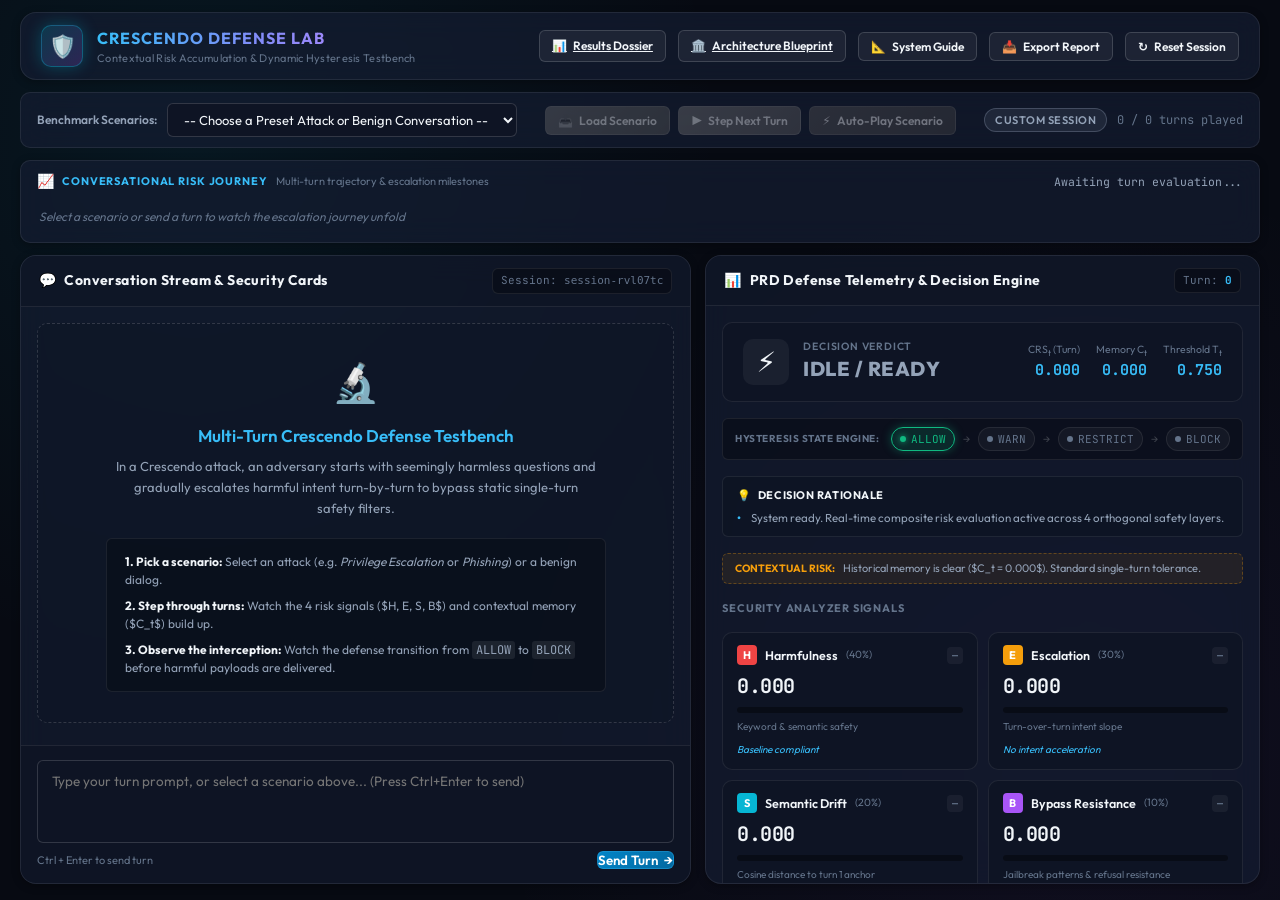
==== public/index.html @ 62304f6f "feat(deploy): configure native Vercel serverless deployment with public assets and lean requirements" ====
<!DOCTYPE html>
<html lang="en">
<head>
  <meta charset="UTF-8">
  <meta name="viewport" content="width=device-width, initial-scale=1.0">
  <title>Crescendo Multi-Turn Jailbreak Defense Testbench</title>
  <meta name="description" content="Live testing console and telemetry dashboard for the Crescendo PRD Contextual Memory Defense against multi-turn LLM jailbreaks.">
  <link rel="preconnect" href="https://fonts.googleapis.com">
  <link rel="preconnect" href="https://fonts.gstatic.com" crossorigin>
  <link href="https://fonts.googleapis.com/css2?family=JetBrains+Mono:wght@400;600;700&family=Outfit:wght@300;400;500;600;700&family=Plus+Jakarta+Sans:wght@400;500;600;700&display=swap" rel="stylesheet">
  <link rel="stylesheet" href="style.css?v=20260919_06">
</head>
<body>
  <div class="app-container">
    <!-- Top Navigation / Header -->
    <header class="app-header">
      <div class="header-left">
        <div class="logo-mark">
          <div class="shield-icon">🛡️</div>
        </div>
        <div class="brand-text">
          <div class="brand-title">CRESCENDO DEFENSE LAB</div>
          <div class="brand-subtitle">Contextual Risk Accumulation & Dynamic Hysteresis Testbench</div>
        </div>
      </div>

      <div class="header-center"></div>

      <div class="header-right">
        <a href="/results_dossier.html" target="_blank" class="btn btn-secondary btn-sm" title="Open Master Verified Results Dossier (HTML)">
          <span class="btn-icon">📊</span> Results Dossier
        </a>
        <a href="/master_architecture_report.html" target="_blank" class="btn btn-secondary btn-sm" title="Open Master Architectural Blueprint (HTML)">
          <span class="btn-icon">🏛️</span> Architecture Blueprint
        </a>

        <button id="systemGuideBtn" class="btn btn-secondary btn-sm" title="Unified System Architecture & Defense Guide">
          <span class="btn-icon">📐</span> System Guide
        </button>
        <button id="exportReportBtn" class="btn btn-secondary btn-sm" title="Export session evaluation audit report as JSON & Markdown">
          <span class="btn-icon">📥</span> Export Report
        </button>
        <button id="resetSessionBtn" class="btn btn-secondary btn-sm" title="Reset all memory and hysteresis for session">
          <span class="btn-icon">↻</span> Reset Session
        </button>
      </div>
    </header>

    <!-- Main Workspace -->
    <div class="main-workspace">
      <!-- Scenario Control Bar -->
      <section class="scenario-bar">
        <div class="scenario-selector-group">
          <label for="scenarioSelect" class="bar-label">Benchmark Scenarios:</label>
          <select id="scenarioSelect" class="form-select">
            <option value="">-- Choose a Preset Attack or Benign Conversation --</option>
          </select>
        </div>

        <div class="scenario-actions">
          <button id="loadScenarioBtn" class="btn btn-primary btn-sm" disabled>
            <span class="btn-icon">📥</span> Load Scenario
          </button>
          <button id="stepTurnBtn" class="btn btn-action btn-sm" disabled>
            <span class="btn-icon">▶</span> Step Next Turn
          </button>
          <button id="autoRunBtn" class="btn btn-accent btn-sm" disabled>
            <span class="btn-icon">⚡</span> Auto-Play Scenario
          </button>
        </div>

        <div class="scenario-meta" id="scenarioMeta">
          <span class="meta-tag tag-neutral" id="scenarioCategoryTag">Custom Session</span>
          <span class="meta-turns" id="scenarioTurnsCount">0 / 0 turns played</span>
        </div>
      </section>

      <!-- Risk Journey Stepper -->
      <section class="risk-journey-container" id="riskJourneyContainer">
        <div class="risk-journey-header">
          <div class="journey-title-block">
            <span class="journey-icon">📈</span>
            <span class="journey-label">CONVERSATIONAL RISK JOURNEY</span>
            <span class="journey-sub">Multi-turn trajectory & escalation milestones</span>
          </div>
          <div class="journey-summary" id="journeySummaryText">Awaiting turn evaluation...</div>
        </div>
        <div class="risk-journey-track" id="riskJourneyTrack">
          <div class="journey-step-placeholder">Select a scenario or send a turn to watch the escalation journey unfold</div>
        </div>
      </section>

      <!-- Split Layout: Chat vs Telemetry -->
      <main class="content-grid">
        <!-- Left Panel: Chat Interface -->
        <section class="panel chat-panel">
          <div class="panel-header">
            <div class="panel-title">
              <span class="panel-icon">💬</span> Conversation Stream & Security Cards
            </div>
            <div class="session-badge">
              Session: <code id="activeSessionId">session-live-01</code>
            </div>
          </div>

          <div class="chat-viewport" id="chatViewport">
            <!-- Initial Welcome Message -->
            <div class="empty-state" id="emptyChatState">
              <div class="empty-icon">🔬</div>
              <h3>Multi-Turn Crescendo Defense Testbench</h3>
              <p>
                In a Crescendo attack, an adversary starts with seemingly harmless questions and gradually escalates
                harmful intent turn-by-turn to bypass static single-turn safety filters.
              </p>
              <div class="quick-tips">
                <div class="tip-item">
                  <strong>1. Pick a scenario:</strong> Select an attack (e.g. <em>Privilege Escalation</em> or <em>Phishing</em>) or a benign dialog.
                </div>
                <div class="tip-item">
                  <strong>2. Step through turns:</strong> Watch the 4 risk signals ($H, E, S, B$) and contextual memory ($C_t$) build up.
                </div>
                <div class="tip-item">
                  <strong>3. Observe the interception:</strong> Watch the defense transition from <code>ALLOW</code> to <code>BLOCK</code> before harmful payloads are delivered.
                </div>
              </div>
            </div>
            <div class="messages-list" id="messagesList"></div>
          </div>

          <!-- Turn Input Bar -->
          <div class="chat-input-area">
            <div class="input-container">
              <textarea
                id="promptInput"
                class="chat-textarea"
                placeholder="Type your turn prompt, or select a scenario above... (Press Ctrl+Enter to send)"
                rows="3"
              ></textarea>
              <div class="input-controls">
                <span class="input-hint">Ctrl + Enter to send turn</span>
                <button id="sendPromptBtn" class="btn btn-primary">
                  <span>Send Turn</span>
                  <span class="btn-arrow">→</span>
                </button>
              </div>
            </div>
          </div>
        </section>

        <!-- Right Panel: Telemetry & Deep Explainability -->
        <section class="panel telemetry-panel">
          <div class="panel-header">
            <div class="panel-title">
              <span class="panel-icon">📊</span> PRD Defense Telemetry & Decision Engine
            </div>
            <div class="turn-indicator" id="currentTurnBadge">
              Turn: <span>0</span>
            </div>
          </div>

          <div class="telemetry-scroll">
            <!-- Verdict Hero Banner -->
            <div class="verdict-banner verdict-idle" id="verdictBanner">
              <div class="verdict-state">
                <span class="verdict-icon" id="verdictIcon">⚡</span>
                <div class="verdict-text-block">
                  <div class="verdict-label">DECISION VERDICT</div>
                  <div class="verdict-title" id="verdictTitle">IDLE / READY</div>
                </div>
              </div>
              <div class="verdict-details">
                <div class="verdict-stat">
                  <span class="v-name">CRS<sub>t</sub> (Turn)</span>
                  <span class="v-val" id="valCrs">0.000</span>
                </div>
                <div class="verdict-stat">
                  <span class="v-name">Memory C<sub>t</sub></span>
                  <span class="v-val" id="valMemory">0.000</span>
                </div>
                <div class="verdict-stat">
                  <span class="v-name">Threshold T<sub>t</sub></span>
                  <span class="v-val" id="valThreshold">0.750</span>
                </div>
              </div>
            </div>

            <!-- Dual-Threshold Stateful Hysteresis Path -->
            <div class="state-machine-box">
              <div class="state-machine-label">HYSTERESIS STATE ENGINE:</div>
              <div class="state-machine-track">
                <div class="state-node" id="stateNodeAllow">
                  <span class="node-dot"></span>
                  <span class="node-name">ALLOW</span>
                </div>
                <span class="state-arrow">→</span>
                <div class="state-node" id="stateNodeWarn">
                  <span class="node-dot"></span>
                  <span class="node-name">WARN</span>
                </div>
                <span class="state-arrow">→</span>
                <div class="state-node" id="stateNodeRestrict">
                  <span class="node-dot"></span>
                  <span class="node-name">RESTRICT</span>
                </div>
                <span class="state-arrow">→</span>
                <div class="state-node" id="stateNodeBlock">
                  <span class="node-dot"></span>
                  <span class="node-name">BLOCK</span>
                </div>
              </div>
            </div>

            <!-- Decision Rationale Box -->
            <div class="decision-rationale-box" id="decisionRationaleBox">
              <div class="rationale-header">
                <span class="rationale-icon">💡</span>
                <span class="rationale-title">DECISION RATIONALE</span>
              </div>
              <ul class="rationale-list" id="decisionRationaleList">
                <li>System ready. Real-time composite risk evaluation active across 4 orthogonal safety layers.</li>
              </ul>
            </div>

            <!-- Memory Comparison Context Line -->
            <div class="memory-comparison-banner" id="memoryComparisonBanner">
              <span class="cmp-badge">Contextual Risk:</span>
              <span class="cmp-text" id="memoryComparisonText">Historical memory is clear ($C_t = 0.000$). Standard single-turn tolerance.</span>
            </div>

            <!-- Signal Gauges Grid -->
            <div class="telemetry-section-title">SECURITY ANALYZER SIGNALS</div>
            <div class="gauges-grid">
              <!-- Harmfulness Gauge -->
              <div class="gauge-card" id="gaugeCardH">
                <div class="gauge-top">
                  <span class="signal-badge badge-h">H</span>
                  <span class="gauge-name">Harmfulness</span>
                  <span class="gauge-weight">(40%)</span>
                  <span class="gauge-delta" id="gaugeDeltaH">—</span>
                </div>
                <div class="gauge-value" id="gaugeValH">0.000</div>
                <div class="progress-track">
                  <div class="progress-fill fill-h" id="gaugeBarH" style="width: 0%"></div>
                </div>
                <div class="gauge-meta">Keyword & semantic safety</div>
                <div class="gauge-dynamic-meaning" id="gaugeMeaningH">Baseline compliant</div>
              </div>

              <!-- Intent Escalation Gauge -->
              <div class="gauge-card" id="gaugeCardE">
                <div class="gauge-top">
                  <span class="signal-badge badge-e">E</span>
                  <span class="gauge-name">Escalation</span>
                  <span class="gauge-weight">(30%)</span>
                  <span class="gauge-delta" id="gaugeDeltaE">—</span>
                </div>
                <div class="gauge-value" id="gaugeValE">0.000</div>
                <div class="progress-track">
                  <div class="progress-fill fill-e" id="gaugeBarE" style="width: 0%"></div>
                </div>
                <div class="gauge-meta">Turn-over-turn intent slope</div>
                <div class="gauge-dynamic-meaning" id="gaugeMeaningE">No intent acceleration</div>
              </div>

              <!-- Semantic Drift Gauge -->
              <div class="gauge-card" id="gaugeCardS">
                <div class="gauge-top">
                  <span class="signal-badge badge-s">S</span>
                  <span class="gauge-name">Semantic Drift</span>
                  <span class="gauge-weight">(20%)</span>
                  <span class="gauge-delta" id="gaugeDeltaS">—</span>
                </div>
                <div class="gauge-value" id="gaugeValS">0.000</div>
                <div class="progress-track">
                  <div class="progress-fill fill-s" id="gaugeBarS" style="width: 0%"></div>
                </div>
                <div class="gauge-meta">Cosine distance to turn 1 anchor</div>
                <div class="gauge-dynamic-meaning" id="gaugeMeaningS">Anchor aligned</div>
              </div>

              <!-- Bypass Detector Gauge -->
              <div class="gauge-card" id="gaugeCardB">
                <div class="gauge-top">
                  <span class="signal-badge badge-b">B</span>
                  <span class="gauge-name">Bypass Resistance</span>
                  <span class="gauge-weight">(10%)</span>
                  <span class="gauge-delta" id="gaugeDeltaB">—</span>
                </div>
                <div class="gauge-value" id="gaugeValB">0.000</div>
                <div class="progress-track">
                  <div class="progress-fill fill-b" id="gaugeBarB" style="width: 0%"></div>
                </div>
                <div class="gauge-meta">Jailbreak patterns & refusal resistance</div>
                <div class="gauge-dynamic-meaning" id="gaugeMeaningB">No evasion markers</div>
              </div>
            </div>

            <!-- Risk Trajectory Chart -->
            <div class="telemetry-section-title">
              <span>MULTI-TURN RISK TRAJECTORY</span>
              <div class="chart-legend">
                <span class="legend-item"><span class="legend-color color-crs"></span> CRS<sub>t</sub> (Turn Risk)</span>
                <span class="legend-item"><span class="legend-color color-mem"></span> C<sub>t</sub> (Memory Risk)</span>
                <span class="legend-item"><span class="legend-color color-thresh"></span> T<sub>t</sub> (Threshold)</span>
              </div>
            </div>
            <div class="chart-container">
              <canvas id="trajectoryCanvas" width="540" height="200"></canvas>
            </div>

            <!-- Explainability & Latency Accordion -->
            <div class="telemetry-section-title">DEFENSE EXPLAINABILITY & PROFILING</div>
            <div class="info-card">
              <div class="info-card-header">
                <span class="info-icon">🔍</span>
                <span>Signal Explainability Log</span>
              </div>
              <pre class="explain-console" id="explainConsole">Awaiting conversation turn input...</pre>
            </div>

            <!-- Latency Profile Bar -->
            <div class="latency-card">
              <div class="latency-header">
                <span>Turn Processing Latency:</span>
                <strong id="totalLatencyText">0.0 ms</strong>
              </div>
              <div class="latency-meter">
                <div class="latency-seg seg-drift" id="segDrift" style="width: 25%" title="Semantic Drift"></div>
                <div class="latency-seg seg-harm" id="segHarm" style="width: 25%" title="Harmfulness"></div>
                <div class="latency-seg seg-intent" id="segIntent" style="width: 25%" title="Escalation"></div>
                <div class="latency-seg seg-bypass" id="segBypass" style="width: 25%" title="Bypass"></div>
              </div>
              <div class="latency-labels">
                <span>Drift</span>
                <span>Harm</span>
                <span>Escalation</span>
                <span>Bypass</span>
              </div>
            </div>
          </div>
        </section>
      </main>
    </div>
  </div>

  <!-- System Guide & Architecture Modal -->
  <div class="modal-overlay" id="systemGuideModal" aria-hidden="true">
    <div class="modal-dialog">
      <div class="modal-header">
        <div class="modal-title-group">
          <span class="modal-icon">🛡️</span>
          <div>
            <div style="display: flex; align-items: center; gap: 12px; flex-wrap: wrap;">
              <h3 class="modal-title" style="margin: 0;">Crescendo PRD Defense — System Architecture Guide</h3>
              <div class="status-pill status-healthy" id="systemStatusPill">
                <span class="status-dot"></span>
                <span id="systemStatusText">PRD Active (&lambda;=0.8, T<sub>0</sub>=0.75)</span>
              </div>
            </div>
            <p class="modal-subtitle">Full-Stack Multi-Turn Jailbreak Interception Framework</p>
          </div>
        </div>
        <button class="modal-close-btn" id="closeGuideModalBtn" aria-label="Close Guide">&times;</button>
      </div>
      <div class="modal-body">
        <div class="guide-section">
          <h4>1. Four-Tier Full-Stack Architecture</h4>
          <p>The system is an integrated full-stack defense framework operating in real-time:</p>
          <div class="guide-tier-grid">
            <div class="guide-tier-card">
              <div class="tier-badge">TIER 1</div>
              <div class="tier-name">Web Research Testbench</div>
              <div class="tier-desc">Real-time telemetry, interactive Risk Journey stepper, Security Turn Cards, Trajectory Canvas, and 1-click audit reports.</div>
            </div>
            <div class="guide-tier-card">
              <div class="tier-badge">TIER 2</div>
              <div class="tier-name">REST API Gateway</div>
              <div class="tier-desc">Session state isolation, conversation history buffering, latency profiling, and dynamic preset scenario serving.</div>
            </div>
            <div class="guide-tier-card">
              <div class="tier-badge">TIER 3</div>
              <div class="tier-name">Stateful PRD Engine</div>
              <div class="tier-desc">Sub-25ms FAISS vector similarity, 4-signal fusion (H, E, S, B), contextual memory decay (&lambda;=0.80), and dynamic adaptive thresholding.</div>
            </div>
            <div class="guide-tier-card">
              <div class="tier-badge">TIER 4</div>
              <div class="tier-name">Target LLM & Mitigation</div>
              <div class="tier-desc">4-Tier state machine (ALLOW, WARN, RESTRICT, BLOCK) with &delta;=0.15 hysteresis preventing oscillating evasions.</div>
            </div>
          </div>
        </div>

        <div class="guide-section" style="margin-top: 24px;">
          <h4 style="color: #38bdf8; font-size: 14px; font-weight: 700; margin-bottom: 6px; letter-spacing: 0.5px;">
            2. How the Defense Thinks: Mathematical Signals & Decision Pipeline
          </h4>
          <p style="color: #94a3b8; font-size: 12.5px; margin-bottom: 16px;">
            Every conversational turn is analyzed in parallel across four distinct risk signals, accumulated in stateful memory, and evaluated against a dynamic adaptive threshold.
          </p>

          <!-- Step 1: Master Risk Formulas -->
          <div style="display: grid; grid-template-columns: repeat(auto-fit, minmax(280px, 1fr)); gap: 12px; margin-bottom: 16px;">
            <!-- Instant Turn Risk -->
            <div style="background: rgba(15, 23, 42, 0.8); border: 1px solid rgba(56, 189, 248, 0.25); border-left: 4px solid #38bdf8; border-radius: 8px; padding: 14px 16px;">
              <div style="display: flex; justify-content: space-between; align-items: center; margin-bottom: 8px;">
                <span style="font-size: 11px; font-weight: 800; color: #38bdf8; text-transform: uppercase; letter-spacing: 0.8px;">⚡ Turn Composite Risk (CRS)</span>
                <span style="font-size: 10px; font-weight: 700; background: rgba(56, 189, 248, 0.15); color: #38bdf8; padding: 2px 8px; border-radius: 4px; border: 1px solid rgba(56, 189, 248, 0.3);">Instant Score</span>
              </div>
              <div style="background: rgba(0, 0, 0, 0.5); border: 1px solid rgba(255, 255, 255, 0.08); border-radius: 6px; padding: 8px 12px; font-family: var(--font-mono); font-size: 12px; color: #f1f5f9; margin-bottom: 8px;">
                CRS<sub>t</sub> = 0.40&middot;H<sub>t</sub> + 0.30&middot;E<sub>t</sub> + 0.20&middot;S<sub>t</sub> + 0.10&middot;B<sub>t</sub>
              </div>
              <div style="font-size: 11.5px; color: #cbd5e1; line-height: 1.45;">
                Weighted blend of immediate harm (40%), escalation speed (30%), semantic topic drift (20%), and bypass tricks (10%).
              </div>
            </div>

            <!-- Contextual Memory -->
            <div style="background: rgba(15, 23, 42, 0.8); border: 1px solid rgba(168, 85, 247, 0.25); border-left: 4px solid #a855f7; border-radius: 8px; padding: 14px 16px;">
              <div style="display: flex; justify-content: space-between; align-items: center; margin-bottom: 8px;">
                <span style="font-size: 11px; font-weight: 800; color: #c084fc; text-transform: uppercase; letter-spacing: 0.8px;">🧠 Contextual Memory (C<sub>t</sub>)</span>
                <span style="font-size: 10px; font-weight: 700; background: rgba(168, 85, 247, 0.15); color: #c084fc; padding: 2px 8px; border-radius: 4px; border: 1px solid rgba(168, 85, 247, 0.3);">&lambda; = 0.80 Decay</span>
              </div>
              <div style="background: rgba(0, 0, 0, 0.5); border: 1px solid rgba(255, 255, 255, 0.08); border-radius: 6px; padding: 8px 12px; font-family: var(--font-mono); font-size: 12px; color: #f1f5f9; margin-bottom: 8px;">
                C<sub>t</sub> = 0.80&middot;C<sub>t-1</sub> + 0.20&middot;CRS<sub>t</sub> &nbsp;&nbsp;(t<sub>1/2</sub> = 3.11 turns)
              </div>
              <div style="font-size: 11.5px; color: #cbd5e1; line-height: 1.45;">
                Retains past suspicious behavior across turns so attackers cannot slowly build up to dangerous payloads without triggering detection.
              </div>
            </div>
          </div>

          <!-- Step 2: The 4 Core Signals Explained -->
          <div style="margin-bottom: 8px; font-size: 11px; font-weight: 800; color: #94a3b8; text-transform: uppercase; letter-spacing: 0.8px;">
            The 4 Component Signals (H, E, S, B)
          </div>

          <div style="display: grid; grid-template-columns: repeat(auto-fit, minmax(280px, 1fr)); gap: 12px; margin-bottom: 16px;">
            <!-- Signal 1: H (Harmfulness) -->
            <div style="background: rgba(13, 18, 29, 0.85); border: 1px solid rgba(239, 68, 68, 0.2); border-radius: 8px; padding: 12px 14px;">
              <div style="display: flex; justify-content: space-between; align-items: center; margin-bottom: 6px;">
                <span style="font-size: 12px; font-weight: 700; color: #f87171;">🚨 H: Harmfulness</span>
                <span style="font-size: 10px; font-weight: 700; color: #f87171; background: rgba(239, 68, 68, 0.12); padding: 2px 6px; border-radius: 4px;">40% Weight</span>
              </div>
              <div style="font-size: 11.5px; color: #cbd5e1; margin-bottom: 6px; line-height: 1.4;">
                <strong>What it detects:</strong> Prohibited danger keywords & actionable exploit requests across 14 high-severity safety policies (CBRN, cyber exploits, malware, credentials).
              </div>
              <div style="background: rgba(0, 0, 0, 0.4); border-radius: 4px; padding: 6px 10px; font-family: var(--font-mono); font-size: 11px; color: #fca5a5;">
                H<sub>t</sub> = 0.60&middot;min(1, Count<sub>kw</sub>/3) + 0.40&middot;Actionability
              </div>
            </div>

            <!-- Signal 2: E (Escalation) -->
            <div style="background: rgba(13, 18, 29, 0.85); border: 1px solid rgba(245, 158, 11, 0.2); border-radius: 8px; padding: 12px 14px;">
              <div style="display: flex; justify-content: space-between; align-items: center; margin-bottom: 6px;">
                <span style="font-size: 12px; font-weight: 700; color: #fbbf24;">📈 E: Intent Escalation</span>
                <span style="font-size: 10px; font-weight: 700; color: #fbbf24; background: rgba(245, 158, 11, 0.12); padding: 2px 6px; border-radius: 4px;">30% Weight</span>
              </div>
              <div style="font-size: 11.5px; color: #cbd5e1; margin-bottom: 6px; line-height: 1.4;">
                <strong>What it detects:</strong> The speed at which questions become more dangerous across the last 5 turns via Ordinary Least Squares (OLS) linear regression slope.
              </div>
              <div style="background: rgba(0, 0, 0, 0.4); border-radius: 4px; padding: 6px 10px; font-family: var(--font-mono); font-size: 11px; color: #fde68a;">
                E<sub>t</sub> = clip((Slope<sub>OLS</sub> + 0.15) / 0.40, 0.0, 1.0)
              </div>
            </div>

            <!-- Signal 3: S (Semantic Drift) -->
            <div style="background: rgba(13, 18, 29, 0.85); border: 1px solid rgba(56, 189, 248, 0.2); border-radius: 8px; padding: 12px 14px;">
              <div style="display: flex; justify-content: space-between; align-items: center; margin-bottom: 6px;">
                <span style="font-size: 12px; font-weight: 700; color: #38bdf8;">🧬 S: Semantic Drift</span>
                <span style="font-size: 10px; font-weight: 700; color: #38bdf8; background: rgba(56, 189, 248, 0.12); padding: 2px 6px; border-radius: 4px;">20% Weight</span>
              </div>
              <div style="font-size: 11.5px; color: #cbd5e1; margin-bottom: 6px; line-height: 1.4;">
                <strong>What it detects:</strong> Topic migration away from the initial benign conversation anchor using FAISS dense embedding cosine similarity (384 dimensions).
              </div>
              <div style="background: rgba(0, 0, 0, 0.4); border-radius: 4px; padding: 6px 10px; font-family: var(--font-mono); font-size: 11px; color: #7dd3fc;">
                S<sub>t</sub> = 1.0 - max(CosineSimilarity(v<sub>t</sub>, Anchors))
              </div>
            </div>

            <!-- Signal 4: B (Bypass Heuristics) -->
            <div style="background: rgba(13, 18, 29, 0.85); border: 1px solid rgba(16, 185, 129, 0.2); border-radius: 8px; padding: 12px 14px;">
              <div style="display: flex; justify-content: space-between; align-items: center; margin-bottom: 6px;">
                <span style="font-size: 12px; font-weight: 700; color: #34d399;">🎭 B: Bypass Heuristics</span>
                <span style="font-size: 10px; font-weight: 700; color: #34d399; background: rgba(16, 185, 129, 0.12); padding: 2px 6px; border-radius: 4px;">10% Weight</span>
              </div>
              <div style="font-size: 11.5px; color: #cbd5e1; margin-bottom: 6px; line-height: 1.4;">
                <strong>What it detects:</strong> Known jailbreak tricks: persona roleplay (DAN), Base64/ROT13 encodings, character homoglyphs, and prompt instruction overrides.
              </div>
              <div style="background: rgba(0, 0, 0, 0.4); border-radius: 4px; padding: 6px 10px; font-family: var(--font-mono); font-size: 11px; color: #a7f3d0;">
                B<sub>t</sub> = &sum; w<sub>j</sub> &middot; &Iopf;(EvasionClass<sub>j</sub>) &nbsp;&nbsp;[6 Patterns]
              </div>
            </div>
          </div>

          <!-- Step 3: Decision Scale & Hysteresis -->
          <div style="display: grid; grid-template-columns: repeat(auto-fit, minmax(280px, 1fr)); gap: 12px;">
            <!-- Dynamic Threshold Scale -->
            <div style="background: rgba(15, 23, 42, 0.8); border: 1px solid rgba(16, 185, 129, 0.25); border-radius: 8px; padding: 14px 16px;">
              <div style="display: flex; justify-content: space-between; align-items: center; margin-bottom: 8px;">
                <span style="font-size: 11px; font-weight: 800; color: #34d399; text-transform: uppercase; letter-spacing: 0.8px;">🎯 Dynamic Threshold (&tau;<sub>t</sub>) & Bands</span>
                <span style="font-size: 10px; font-weight: 700; background: rgba(16, 185, 129, 0.15); color: #34d399; padding: 2px 8px; border-radius: 4px;">Base &tau;₀ = 0.825</span>
              </div>
              <div style="background: rgba(0, 0, 0, 0.5); border: 1px solid rgba(255, 255, 255, 0.08); border-radius: 6px; padding: 8px 12px; font-family: var(--font-mono); font-size: 11.5px; color: #6ee7b7; margin-bottom: 10px;">
                &tau;<sub>t</sub> = clip(0.825 - 0.10&middot;D<sub>t</sub> - 0.15&middot;E<sub>t</sub> - 0.05&middot;L<sub>t</sub>, 0.60, 0.85)
              </div>
              <div style="display: grid; grid-template-columns: repeat(2, 1fr); gap: 6px; font-size: 11px;">
                <div style="background: rgba(16, 185, 129, 0.08); border: 1px solid rgba(16, 185, 129, 0.2); padding: 6px 8px; border-radius: 4px;">
                  <span style="color: #34d399; font-weight: 700;">🟢 ALLOW (&lt; 0.40)</span><br>
                  <span style="color: #94a3b8;">Normal safe response</span>
                </div>
                <div style="background: rgba(245, 158, 11, 0.08); border: 1px solid rgba(245, 158, 11, 0.2); padding: 6px 8px; border-radius: 4px;">
                  <span style="color: #fbbf24; font-weight: 700;">🟡 WARN (&lt; 0.65)</span><br>
                  <span style="color: #94a3b8;">Caution logged</span>
                </div>
                <div style="background: rgba(249, 115, 22, 0.08); border: 1px solid rgba(249, 115, 22, 0.2); padding: 6px 8px; border-radius: 4px;">
                  <span style="color: #fb923c; font-weight: 700;">🟠 RESTRICT (&lt; &tau;<sub>t</sub>)</span><br>
                  <span style="color: #94a3b8;">Abstract educational only</span>
                </div>
                <div style="background: rgba(239, 68, 68, 0.08); border: 1px solid rgba(239, 68, 68, 0.2); padding: 6px 8px; border-radius: 4px;">
                  <span style="color: #f87171; font-weight: 700;">🔴 BLOCK (&ge; &tau;<sub>t</sub>)</span><br>
                  <span style="color: #94a3b8;">Request intercepted</span>
                </div>
              </div>
            </div>

            <!-- Hysteresis Anti-Oscillation -->
            <div style="background: rgba(15, 23, 42, 0.8); border: 1px solid rgba(168, 85, 247, 0.25); border-radius: 8px; padding: 14px 16px;">
              <div style="display: flex; justify-content: space-between; align-items: center; margin-bottom: 8px;">
                <span style="font-size: 11px; font-weight: 800; color: #c084fc; text-transform: uppercase; letter-spacing: 0.8px;">🛡️ Hysteresis Anti-Oscillation (&delta;)</span>
                <span style="font-size: 10px; font-weight: 700; background: rgba(168, 85, 247, 0.15); color: #c084fc; padding: 2px 8px; border-radius: 4px;">Margin &delta; = 0.15</span>
              </div>
              <div style="background: rgba(0, 0, 0, 0.5); border: 1px solid rgba(255, 255, 255, 0.08); border-radius: 6px; padding: 8px 12px; font-family: var(--font-mono); font-size: 11.5px; color: #d8b4fe; margin-bottom: 10px;">
                &tau;<sub>release</sub> = &tau;<sub>t</sub> - 0.15 &nbsp;&nbsp;(De-escalation requires R<sub>eff</sub> &lt; &tau;<sub>release</sub>)
              </div>
              <div style="font-size: 11.5px; color: #cbd5e1; line-height: 1.5;">
                <p style="margin-bottom: 6px;">
                  <strong>Why it matters:</strong> Attackers often try "sawtooth evasion" by interleaving 1 dangerous question with 1 polite question to reset naive security filters.
                </p>
                <p style="color: #94a3b8;">
                  <strong>The solution:</strong> Once elevated to <em>RESTRICT</em> or <em>BLOCK</em>, the defense latches. Downgrading requires at least <strong>2 consecutive safe turns (&lt; 0.35)</strong>, completely shutting down flip-flop bypasses.
                </p>
              </div>
            </div>
          </div>
        </div>
      </div>
      <div class="modal-footer">
        <button class="btn btn-primary btn-sm" id="closeGuideModalBtn2">Got It</button>
      </div>
    </div>
  </div>

  <script src="app.js?v=20260911_02"></script>
</body>
</html>
---- public/style.css ----
/* ==========================================================================
   CRESCENDO PRD DEFENSE TESTBENCH - STYLESHEET
   Design System: Deep Cyber-Glassmorphic Dark Theme
   Typography: Outfit, Plus Jakarta Sans, JetBrains Mono
   ========================================================================== */

:root {
  /* Color Palette - Curated High-Tech Theme */
  --bg-base: #070a12;
  --bg-surface: #0e1424;
  --bg-surface-elevated: #141d33;
  --bg-card: rgba(20, 29, 51, 0.7);
  --bg-card-hover: rgba(26, 38, 66, 0.85);

  --border-subtle: rgba(255, 255, 255, 0.08);
  --border-medium: rgba(255, 255, 255, 0.15);
  --border-accent: rgba(6, 182, 212, 0.35);

  --text-primary: #f1f5f9;
  --text-secondary: #94a3b8;
  --text-muted: #64748b;
  --text-inverse: #020617;

  /* Status Colors */
  --color-allow: #10b981;
  --color-allow-glow: rgba(16, 185, 129, 0.35);
  --color-warn: #f59e0b;
  --color-warn-glow: rgba(245, 158, 11, 0.35);
  --color-restrict: #f97316;
  --color-restrict-glow: rgba(249, 115, 22, 0.35);
  --color-block: #ef4444;
  --color-block-glow: rgba(239, 68, 68, 0.4);

  /* Component Accents */
  --cyan-accent: #06b6d4;
  --cyan-glow: rgba(6, 182, 212, 0.3);
  --purple-accent: #a855f7;
  --blue-accent: #3b82f6;

  /* Signal Badges */
  --signal-h: #ef4444;
  --signal-e: #f59e0b;
  --signal-s: #06b6d4;
  --signal-b: #a855f7;

  /* Typography */
  --font-sans: 'Outfit', 'Plus Jakarta Sans', system-ui, -apple-system, sans-serif;
  --font-mono: 'JetBrains Mono', monospace;

  /* Radii & Shadows */
  --radius-sm: 6px;
  --radius-md: 10px;
  --radius-lg: 16px;
  --radius-full: 9999px;
  --shadow-sm: 0 2px 8px rgba(0, 0, 0, 0.3);
  --shadow-md: 0 8px 24px rgba(0, 0, 0, 0.45);
  --shadow-lg: 0 16px 40px rgba(0, 0, 0, 0.6);
  --glass-blur: blur(14px);
}

* {
  box-sizing: border-box;
  margin: 0;
  padding: 0;
}

body {
  background-color: var(--bg-base);
  background-image: 
    radial-gradient(circle at 15% 15%, rgba(6, 182, 212, 0.08) 0%, transparent 40%),
    radial-gradient(circle at 85% 85%, rgba(168, 85, 247, 0.06) 0%, transparent 45%);
  color: var(--text-primary);
  font-family: var(--font-sans);
  font-size: 14px;
  line-height: 1.5;
  min-height: 100vh;
  overflow-x: hidden;
  -webkit-font-smoothing: antialiased;
}

/* Base Container */
.app-container {
  display: flex;
  flex-direction: column;
  height: 100vh;
  max-width: 1720px;
  margin: 0 auto;
  padding: 12px 20px 16px 20px;
  gap: 12px;
}

/* ==========================================================================
   Header Bar
   ========================================================================== */
.app-header {
  display: flex;
  align-items: center;
  justify-content: space-between;
  padding: 12px 20px;
  background: var(--bg-card);
  backdrop-filter: var(--glass-blur);
  -webkit-backdrop-filter: var(--glass-blur);
  border: 1px solid var(--border-subtle);
  border-radius: var(--radius-lg);
  box-shadow: var(--shadow-sm);
  flex-shrink: 0;
}

.header-left {
  display: flex;
  align-items: center;
  gap: 14px;
}

.logo-mark {
  width: 42px;
  height: 42px;
  display: flex;
  align-items: center;
  justify-content: center;
  background: linear-gradient(135deg, rgba(6, 182, 212, 0.2), rgba(168, 85, 247, 0.2));
  border: 1px solid var(--border-accent);
  border-radius: var(--radius-md);
  box-shadow: 0 0 16px var(--cyan-glow);
}

.shield-icon {
  font-size: 22px;
}

.brand-text .brand-title {
  font-size: 16px;
  font-weight: 700;
  letter-spacing: 1px;
  background: linear-gradient(90deg, #38bdf8, #818cf8, #c084fc);
  -webkit-background-clip: text;
  background-clip: text;
  -webkit-text-fill-color: transparent;
  color: transparent;
}

.brand-text .brand-subtitle {
  font-size: 11px;
  color: var(--text-muted);
  letter-spacing: 0.3px;
}

.header-center {
  display: flex;
  align-items: center;
}

.formula-banner {
  display: flex;
  align-items: center;
  gap: 10px;
  padding: 6px 14px;
  background: rgba(10, 15, 26, 0.6);
  border: 1px solid var(--border-subtle);
  border-radius: var(--radius-full);
  font-size: 11.5px;
}

.formula-label {
  color: var(--text-muted);
  font-weight: 600;
  letter-spacing: 0.5px;
  font-size: 10.5px;
}

.formula-code {
  font-family: var(--font-mono);
  color: #38bdf8;
  font-weight: 600;
}

.formula-sep {
  color: var(--border-medium);
}

.header-right {
  display: flex;
  align-items: center;
  gap: 12px;
}

.status-pill {
  display: flex;
  align-items: center;
  gap: 8px;
  padding: 6px 12px;
  border-radius: var(--radius-full);
  font-size: 12px;
  font-weight: 500;
  background: rgba(16, 185, 129, 0.12);
  border: 1px solid rgba(16, 185, 129, 0.3);
  color: #34d399;
}

.status-dot {
  width: 8px;
  height: 8px;
  border-radius: 50%;
  background: var(--color-allow);
  box-shadow: 0 0 8px var(--color-allow);
  animation: pulse-dot 2s infinite ease-in-out;
}

@keyframes pulse-dot {
  0%, 100% { opacity: 1; transform: scale(1); }
  50% { opacity: 0.5; transform: scale(0.85); }
}

/* ==========================================================================
   Scenario Control Bar
   ========================================================================== */
.scenario-bar {
  display: flex;
  align-items: center;
  justify-content: space-between;
  padding: 10px 16px;
  background: var(--bg-card);
  backdrop-filter: var(--glass-blur);
  -webkit-backdrop-filter: var(--glass-blur);
  border: 1px solid var(--border-subtle);
  border-radius: var(--radius-md);
  gap: 16px;
  flex-shrink: 0;
}

.scenario-selector-group {
  display: flex;
  align-items: center;
  gap: 10px;
  flex: 1;
  max-width: 480px;
}

.bar-label {
  font-size: 12px;
  color: var(--text-secondary);
  font-weight: 600;
  white-space: nowrap;
}

.form-select {
  width: 100%;
  background: var(--bg-surface);
  color: var(--text-primary);
  border: 1px solid var(--border-medium);
  border-radius: var(--radius-sm);
  padding: 7px 12px;
  font-family: var(--font-sans);
  font-size: 13px;
  outline: none;
  cursor: pointer;
  transition: all 0.2s ease;
}

.form-select:focus {
  border-color: var(--cyan-accent);
  box-shadow: 0 0 8px var(--cyan-glow);
}

.scenario-actions {
  display: flex;
  align-items: center;
  gap: 8px;
}

.scenario-meta {
  display: flex;
  align-items: center;
  gap: 10px;
  font-size: 12px;
}

.meta-tag {
  padding: 3px 10px;
  border-radius: var(--radius-full);
  font-size: 11px;
  font-weight: 600;
  text-transform: uppercase;
  letter-spacing: 0.5px;
}

.tag-attack {
  background: rgba(239, 68, 68, 0.15);
  border: 1px solid rgba(239, 68, 68, 0.4);
  color: #f87171;
}

.tag-benign {
  background: rgba(16, 185, 129, 0.15);
  border: 1px solid rgba(16, 185, 129, 0.4);
  color: #34d399;
}

.tag-neutral {
  background: rgba(148, 163, 184, 0.12);
  border: 1px solid rgba(148, 163, 184, 0.3);
  color: #94a3b8;
}

.meta-turns {
  color: var(--text-muted);
  font-family: var(--font-mono);
}

/* ==========================================================================
   Buttons
   ========================================================================== */
.btn {
  display: inline-flex;
  align-items: center;
  justify-content: center;
  gap: 6px;
  border: none;
  border-radius: var(--radius-sm);
  font-family: var(--font-sans);
  font-weight: 600;
  cursor: pointer;
  transition: all 0.2s ease;
  user-select: none;
}

.btn:disabled {
  opacity: 0.4;
  cursor: not-allowed;
  filter: grayscale(1);
}

.btn-sm {
  padding: 6px 12px;
  font-size: 12px;
}

.btn-primary {
  background: linear-gradient(135deg, #0284c7, #0369a1);
  color: #ffffff;
  border: 1px solid rgba(56, 189, 248, 0.3);
}

.btn-primary:hover:not(:disabled) {
  background: linear-gradient(135deg, #0369a1, #075985);
  box-shadow: 0 0 12px rgba(2, 132, 199, 0.5);
  transform: translateY(-1px);
}

.btn-action {
  background: linear-gradient(135deg, #059669, #047857);
  color: #ffffff;
  border: 1px solid rgba(52, 211, 153, 0.3);
}

.btn-action:hover:not(:disabled) {
  background: linear-gradient(135deg, #047857, #065f46);
  box-shadow: 0 0 12px rgba(16, 185, 129, 0.5);
  transform: translateY(-1px);
}

.btn-accent {
  background: linear-gradient(135deg, #7c3aed, #6d28d9);
  color: #ffffff;
  border: 1px solid rgba(192, 132, 252, 0.3);
}

.btn-accent:hover:not(:disabled) {
  background: linear-gradient(135deg, #6d28d9, #5b21b6);
  box-shadow: 0 0 12px rgba(168, 85, 247, 0.5);
  transform: translateY(-1px);
}

.btn-secondary {
  background: rgba(255, 255, 255, 0.06);
  color: var(--text-primary);
  border: 1px solid var(--border-medium);
}

.btn-secondary:hover:not(:disabled) {
  background: rgba(255, 255, 255, 0.12);
  border-color: rgba(255, 255, 255, 0.3);
}

/* ==========================================================================
   Content Grid (Split Layout)
   ========================================================================== */
.main-workspace {
  display: flex;
  flex-direction: column;
  gap: 12px;
  flex: 1;
  min-height: 0;
}

.content-grid {
  display: grid;
  grid-template-columns: 1.15fr 0.95fr;
  gap: 14px;
  flex: 1;
  min-height: 0;
}

.panel {
  background: var(--bg-card);
  backdrop-filter: var(--glass-blur);
  -webkit-backdrop-filter: var(--glass-blur);
  border: 1px solid var(--border-subtle);
  border-radius: var(--radius-lg);
  box-shadow: var(--shadow-sm);
  display: flex;
  flex-direction: column;
  overflow: hidden;
  min-height: 0;
}

.panel-header {
  display: flex;
  align-items: center;
  justify-content: space-between;
  padding: 12px 18px;
  background: rgba(14, 20, 36, 0.6);
  border-bottom: 1px solid var(--border-subtle);
  flex-shrink: 0;
}

.panel-title {
  display: flex;
  align-items: center;
  gap: 8px;
  font-size: 14px;
  font-weight: 700;
  letter-spacing: 0.4px;
  color: var(--text-primary);
}

.session-badge, .turn-indicator {
  font-size: 11px;
  font-family: var(--font-mono);
  color: var(--text-muted);
  background: rgba(0, 0, 0, 0.3);
  padding: 3px 8px;
  border-radius: var(--radius-sm);
  border: 1px solid var(--border-subtle);
}

.turn-indicator span {
  color: #38bdf8;
  font-weight: 700;
}

/* ==========================================================================
   Chat Viewport
   ========================================================================== */
.chat-viewport {
  flex: 1;
  padding: 16px;
  overflow-y: auto;
  min-height: 0;
  display: flex;
  flex-direction: column;
  gap: 14px;
}

.chat-viewport::-webkit-scrollbar,
.telemetry-scroll::-webkit-scrollbar {
  width: 6px;
}

.chat-viewport::-webkit-scrollbar-thumb,
.telemetry-scroll::-webkit-scrollbar-thumb {
  background: rgba(255, 255, 255, 0.12);
  border-radius: 4px;
}

.empty-state {
  display: flex;
  flex-direction: column;
  align-items: center;
  justify-content: center;
  text-align: center;
  padding: 30px 24px;
  margin: auto 0;
  background: rgba(14, 20, 36, 0.4);
  border: 1px dashed var(--border-medium);
  border-radius: var(--radius-md);
}

.empty-icon {
  font-size: 38px;
  margin-bottom: 12px;
}

.empty-state h3 {
  font-size: 17px;
  font-weight: 600;
  margin-bottom: 8px;
  color: #38bdf8;
}

.empty-state p {
  color: var(--text-secondary);
  max-width: 480px;
  font-size: 13px;
  margin-bottom: 20px;
  line-height: 1.6;
}

.quick-tips {
  display: flex;
  flex-direction: column;
  gap: 8px;
  text-align: left;
  max-width: 500px;
  background: rgba(0, 0, 0, 0.25);
  padding: 14px 18px;
  border-radius: var(--radius-sm);
  border: 1px solid var(--border-subtle);
}

.tip-item {
  font-size: 12px;
  color: var(--text-secondary);
}

.tip-item strong {
  color: #f1f5f9;
}

.tip-item code {
  font-family: var(--font-mono);
  background: rgba(255, 255, 255, 0.08);
  padding: 1px 4px;
  border-radius: 3px;
}

/* Chat Message Styles */
.message-turn-card {
  display: flex;
  flex-direction: column;
  gap: 8px;
  padding: 14px;
  background: var(--bg-surface);
  border: 1px solid var(--border-subtle);
  border-radius: var(--radius-md);
  animation: slide-in 0.25s ease-out forwards;
}

@keyframes slide-in {
  from { opacity: 0; transform: translateY(6px); }
  to { opacity: 1; transform: translateY(0); }
}

.turn-header {
  display: flex;
  align-items: center;
  justify-content: space-between;
  padding-bottom: 6px;
  border-bottom: 1px solid var(--border-subtle);
  font-size: 11.5px;
}

.turn-tag {
  font-family: var(--font-mono);
  font-weight: 700;
  color: #38bdf8;
}

.turn-verdict {
  padding: 2px 8px;
  border-radius: var(--radius-full);
  font-size: 10.5px;
  font-weight: 700;
  letter-spacing: 0.4px;
  text-transform: uppercase;
}

.verdict-allow-badge {
  background: rgba(16, 185, 129, 0.2);
  color: #34d399;
  border: 1px solid rgba(16, 185, 129, 0.4);
}

.verdict-warn-badge {
  background: rgba(245, 158, 11, 0.2);
  color: #fbbf24;
  border: 1px solid rgba(245, 158, 11, 0.4);
}

.verdict-restrict-badge {
  background: rgba(249, 115, 22, 0.2);
  color: #fb923c;
  border: 1px solid rgba(249, 115, 22, 0.4);
}

.verdict-block-badge {
  background: rgba(239, 68, 68, 0.25);
  color: #f87171;
  border: 1px solid rgba(239, 68, 68, 0.5);
  box-shadow: 0 0 10px rgba(239, 68, 68, 0.3);
}

.bubble-user {
  background: rgba(30, 41, 59, 0.7);
  padding: 10px 14px;
  border-radius: var(--radius-sm);
  border-left: 3px solid #38bdf8;
}

.bubble-role {
  font-size: 10.5px;
  font-weight: 700;
  text-transform: uppercase;
  color: #94a3b8;
  margin-bottom: 4px;
}

.bubble-content {
  font-size: 13.5px;
  color: #f8fafc;
  line-height: 1.55;
  white-space: pre-wrap;
}

.bubble-assistant {
  background: rgba(15, 23, 42, 0.8);
  padding: 10px 14px;
  border-radius: var(--radius-sm);
  border-left: 3px solid var(--color-allow);
}

.bubble-assistant.blocked {
  border-left-color: var(--color-block);
  background: rgba(239, 68, 68, 0.08);
}

.bubble-assistant.blocked .bubble-role {
  color: #f87171;
}

.bubble-assistant.blocked .bubble-content {
  color: #fca5a5;
  font-style: italic;
}

/* Chat Input Bar */
.chat-input-area {
  padding: 14px 16px;
  background: rgba(14, 20, 36, 0.8);
  border-top: 1px solid var(--border-subtle);
  flex-shrink: 0;
}

.input-container {
  display: flex;
  flex-direction: column;
  gap: 8px;
}

.chat-textarea {
  width: 100%;
  background: var(--bg-surface);
  color: var(--text-primary);
  border: 1px solid var(--border-medium);
  border-radius: var(--radius-sm);
  padding: 10px 14px;
  font-family: var(--font-sans);
  font-size: 13.5px;
  line-height: 1.5;
  resize: none;
  outline: none;
  transition: all 0.2s ease;
}

.chat-textarea:focus {
  border-color: var(--cyan-accent);
  box-shadow: 0 0 10px var(--cyan-glow);
}

.input-controls {
  display: flex;
  align-items: center;
  justify-content: space-between;
}

.input-hint {
  font-size: 11px;
  color: var(--text-muted);
}

/* ==========================================================================
   Telemetry Panel
   ========================================================================== */
.telemetry-scroll {
  flex: 1;
  padding: 16px;
  overflow-y: auto;
  min-height: 0;
  display: flex;
  flex-direction: column;
  gap: 16px;
}

.telemetry-section-title {
  display: flex;
  align-items: center;
  justify-content: space-between;
  font-size: 11px;
  font-weight: 700;
  letter-spacing: 0.8px;
  color: var(--text-muted);
  text-transform: uppercase;
}

/* Verdict Hero Banner */
.verdict-banner {
  display: flex;
  align-items: center;
  justify-content: space-between;
  padding: 16px 20px;
  border-radius: var(--radius-md);
  background: var(--bg-surface);
  border: 1px solid var(--border-subtle);
  transition: all 0.3s ease;
}

.verdict-state {
  display: flex;
  align-items: center;
  gap: 14px;
}

.verdict-icon {
  font-size: 28px;
  width: 46px;
  height: 46px;
  display: flex;
  align-items: center;
  justify-content: center;
  border-radius: var(--radius-md);
  background: rgba(255, 255, 255, 0.05);
}

.verdict-label {
  font-size: 10.5px;
  font-weight: 600;
  letter-spacing: 0.8px;
  color: var(--text-muted);
}

.verdict-title {
  font-size: 20px;
  font-weight: 800;
  letter-spacing: 0.5px;
}

.verdict-idle .verdict-title { color: #94a3b8; }
.verdict-allow {
  background: linear-gradient(135deg, rgba(16, 185, 129, 0.15), rgba(14, 20, 36, 0.8));
  border-color: rgba(16, 185, 129, 0.4);
  box-shadow: 0 0 20px var(--color-allow-glow);
}
.verdict-allow .verdict-title { color: #34d399; }

.verdict-warn {
  background: linear-gradient(135deg, rgba(245, 158, 11, 0.15), rgba(14, 20, 36, 0.8));
  border-color: rgba(245, 158, 11, 0.4);
  box-shadow: 0 0 20px var(--color-warn-glow);
}
.verdict-warn .verdict-title { color: #fbbf24; }

.verdict-restrict {
  background: linear-gradient(135deg, rgba(249, 115, 22, 0.18), rgba(14, 20, 36, 0.8));
  border-color: rgba(249, 115, 22, 0.4);
  box-shadow: 0 0 20px var(--color-restrict-glow);
}
.verdict-restrict .verdict-title { color: #fb923c; }

.verdict-block {
  background: linear-gradient(135deg, rgba(239, 68, 68, 0.22), rgba(14, 20, 36, 0.8));
  border-color: rgba(239, 68, 68, 0.5);
  box-shadow: 0 0 25px var(--color-block-glow);
  animation: block-pulse 1.5s infinite alternate;
}
.verdict-block .verdict-title { color: #f87171; }

@keyframes block-pulse {
  from { box-shadow: 0 0 15px rgba(239, 68, 68, 0.3); }
  to { box-shadow: 0 0 30px rgba(239, 68, 68, 0.6); }
}

.verdict-details {
  display: flex;
  align-items: center;
  gap: 16px;
}

.verdict-stat {
  display: flex;
  flex-direction: column;
  align-items: flex-end;
}

.v-name {
  font-size: 10.5px;
  color: var(--text-muted);
}

.v-val {
  font-family: var(--font-mono);
  font-size: 15px;
  font-weight: 700;
  color: #38bdf8;
}

/* 4 Signals Grid */
.gauges-grid {
  display: grid;
  grid-template-columns: repeat(2, 1fr);
  gap: 10px;
}

.gauge-card {
  background: var(--bg-surface);
  border: 1px solid var(--border-subtle);
  border-radius: var(--radius-md);
  padding: 12px 14px;
  display: flex;
  flex-direction: column;
  gap: 6px;
  transition: transform 0.2s ease, border-color 0.2s ease;
}

.gauge-card:hover {
  border-color: var(--border-medium);
  transform: translateY(-1px);
}

.gauge-top {
  display: flex;
  align-items: center;
  gap: 8px;
}

.signal-badge {
  width: 20px;
  height: 20px;
  display: flex;
  align-items: center;
  justify-content: center;
  border-radius: 4px;
  font-size: 11px;
  font-weight: 700;
  color: #ffffff;
}

.badge-h { background: var(--signal-h); }
.badge-e { background: var(--signal-e); }
.badge-s { background: var(--signal-s); }
.badge-b { background: var(--signal-b); }

.gauge-name {
  font-size: 12.5px;
  font-weight: 600;
  color: var(--text-primary);
}

.gauge-weight {
  font-size: 10.5px;
  color: var(--text-muted);
}

.gauge-value {
  font-family: var(--font-mono);
  font-size: 20px;
  font-weight: 700;
  color: #f1f5f9;
  letter-spacing: -0.5px;
}

.progress-track {
  width: 100%;
  height: 6px;
  background: rgba(0, 0, 0, 0.4);
  border-radius: var(--radius-full);
  overflow: hidden;
}

.progress-fill {
  height: 100%;
  width: 0%;
  border-radius: var(--radius-full);
  transition: width 0.4s cubic-bezier(0.4, 0, 0.2, 1);
}

.fill-h { background: linear-gradient(90deg, #f87171, #ef4444); }
.fill-e { background: linear-gradient(90deg, #fbbf24, #f59e0b); }
.fill-s { background: linear-gradient(90deg, #38bdf8, #06b6d4); }
.fill-b { background: linear-gradient(90deg, #c084fc, #a855f7); }

.gauge-meta {
  font-size: 10px;
  color: var(--text-muted);
}

/* Trajectory Chart */
.chart-legend {
  display: flex;
  align-items: center;
  gap: 12px;
  font-size: 10.5px;
}

.legend-item {
  display: flex;
  align-items: center;
  gap: 5px;
  color: var(--text-secondary);
}

.legend-color {
  width: 10px;
  height: 3px;
  border-radius: 2px;
}

.color-crs { background: #38bdf8; }
.color-mem { background: #f59e0b; }
.color-thresh { background: #ef4444; }

.chart-container {
  width: 100%;
  height: 180px;
  background: rgba(10, 15, 26, 0.7);
  border: 1px solid var(--border-subtle);
  border-radius: var(--radius-md);
  padding: 8px;
  display: flex;
  align-items: center;
  justify-content: center;
}

#trajectoryCanvas {
  width: 100%;
  height: 100%;
  display: block;
}

/* Info / Explainability Card */
.info-card {
  background: var(--bg-surface);
  border: 1px solid var(--border-subtle);
  border-radius: var(--radius-md);
  overflow: hidden;
}

.info-card-header {
  display: flex;
  align-items: center;
  gap: 8px;
  padding: 8px 12px;
  background: rgba(0, 0, 0, 0.2);
  border-bottom: 1px solid var(--border-subtle);
  font-size: 11px;
  font-weight: 600;
  color: var(--text-secondary);
}

.explain-console {
  padding: 12px;
  font-family: var(--font-mono);
  font-size: 11.5px;
  line-height: 1.5;
  color: #cbd5e1;
  background: transparent;
  max-height: 130px;
  overflow-y: auto;
  white-space: pre-wrap;
}

/* Latency Card */
.latency-card {
  background: var(--bg-surface);
  border: 1px solid var(--border-subtle);
  border-radius: var(--radius-md);
  padding: 12px 14px;
  display: flex;
  flex-direction: column;
  gap: 6px;
}

.latency-header {
  display: flex;
  align-items: center;
  justify-content: space-between;
  font-size: 11.5px;
  color: var(--text-secondary);
}

.latency-header strong {
  font-family: var(--font-mono);
  color: #38bdf8;
}

.latency-meter {
  display: flex;
  height: 7px;
  border-radius: var(--radius-full);
  overflow: hidden;
  background: rgba(0, 0, 0, 0.3);
}

.latency-seg {
  height: 100%;
  transition: width 0.3s ease;
}

.seg-drift { background: #06b6d4; }
.seg-harm { background: #ef4444; }
.seg-intent { background: #f59e0b; }
.seg-bypass { background: #a855f7; }

/* ==========================================================================
   RESEARCH TESTBENCH UPGRADES
   ========================================================================== */

/* 1. Risk Journey Stepper */
.risk-journey-container {
  background: var(--bg-card);
  border: 1px solid var(--border-subtle);
  border-radius: var(--radius-md);
  padding: 10px 16px;
  display: flex;
  flex-direction: column;
  gap: 8px;
  backdrop-filter: var(--glass-blur);
  box-shadow: var(--shadow-sm);
}

.risk-journey-header {
  display: flex;
  align-items: center;
  justify-content: space-between;
}

.journey-title-block {
  display: flex;
  align-items: center;
  gap: 8px;
}

.journey-icon {
  font-size: 14px;
}

.journey-label {
  font-size: 11px;
  font-weight: 700;
  letter-spacing: 0.08em;
  color: #38bdf8;
  text-transform: uppercase;
}

.journey-sub {
  font-size: 11px;
  color: var(--text-muted);
}

.journey-summary {
  font-size: 11.5px;
  font-family: var(--font-mono);
  color: var(--text-secondary);
}

.risk-journey-track {
  display: flex;
  align-items: center;
  gap: 6px;
  overflow-x: auto;
  padding: 4px 2px 2px 2px;
}

.journey-step-placeholder {
  font-size: 12px;
  color: var(--text-muted);
  font-style: italic;
  padding: 4px 0;
}

.journey-step-node {
  display: flex;
  align-items: center;
  gap: 6px;
  flex-shrink: 0;
}

.journey-node-pill {
  display: flex;
  flex-direction: column;
  align-items: center;
  background: rgba(14, 20, 36, 0.85);
  border: 1px solid var(--border-subtle);
  border-radius: var(--radius-sm);
  padding: 4px 10px;
  min-width: 68px;
  transition: all 0.2s ease;
}

.journey-node-pill.active-step {
  border-color: #38bdf8;
  box-shadow: 0 0 10px rgba(56, 189, 248, 0.35);
  background: rgba(14, 30, 56, 0.95);
}

.journey-node-pill.step-allow { border-left: 3px solid var(--color-allow); }
.journey-node-pill.step-warn { border-left: 3px solid var(--color-warn); }
.journey-node-pill.step-restrict { border-left: 3px solid var(--color-restrict); }
.journey-node-pill.step-block { border-left: 3px solid var(--color-block); }

.journey-turn-idx {
  font-size: 10px;
  font-family: var(--font-mono);
  color: var(--text-muted);
  font-weight: 600;
}

.journey-turn-level {
  font-size: 10.5px;
  font-weight: 700;
  text-transform: uppercase;
}

.journey-turn-level.lvl-allow { color: var(--color-allow); }
.journey-turn-level.lvl-warn { color: var(--color-warn); }
.journey-turn-level.lvl-restrict { color: var(--color-restrict); }
.journey-turn-level.lvl-block { color: var(--color-block); }

.journey-turn-crs {
  font-size: 9.5px;
  font-family: var(--font-mono);
  color: var(--text-secondary);
}

.journey-connector {
  color: var(--text-muted);
  font-size: 11px;
  user-select: none;
}

/* 2. Stateful Hysteresis Path */
.state-machine-box {
  background: rgba(0, 0, 0, 0.3);
  border: 1px solid var(--border-subtle);
  border-radius: var(--radius-sm);
  padding: 8px 12px;
  display: flex;
  align-items: center;
  justify-content: space-between;
  gap: 10px;
}

.state-machine-label {
  font-size: 10px;
  font-weight: 700;
  letter-spacing: 0.05em;
  color: var(--text-muted);
  text-transform: uppercase;
  flex-shrink: 0;
}

.state-machine-track {
  display: flex;
  align-items: center;
  gap: 8px;
  flex-wrap: wrap;
}

.state-node {
  display: flex;
  align-items: center;
  gap: 5px;
  padding: 3px 8px;
  border-radius: var(--radius-full);
  background: rgba(255, 255, 255, 0.04);
  border: 1px solid rgba(255, 255, 255, 0.08);
  font-size: 11px;
  font-family: var(--font-mono);
  color: var(--text-muted);
  transition: all 0.25s ease;
}

.node-dot {
  width: 6px;
  height: 6px;
  border-radius: 50%;
  background: var(--text-muted);
}

.state-arrow {
  color: rgba(255, 255, 255, 0.2);
  font-size: 11px;
  user-select: none;
}

.state-node.active-allow {
  background: rgba(16, 185, 129, 0.15);
  border-color: var(--color-allow);
  color: var(--color-allow);
  box-shadow: 0 0 10px var(--color-allow-glow);
}
.state-node.active-allow .node-dot {
  background: var(--color-allow);
  box-shadow: 0 0 6px var(--color-allow);
}

.state-node.active-warn {
  background: rgba(245, 158, 11, 0.15);
  border-color: var(--color-warn);
  color: var(--color-warn);
  box-shadow: 0 0 10px var(--color-warn-glow);
}
.state-node.active-warn .node-dot {
  background: var(--color-warn);
  box-shadow: 0 0 6px var(--color-warn);
}

.state-node.active-restrict {
  background: rgba(249, 115, 22, 0.15);
  border-color: var(--color-restrict);
  color: var(--color-restrict);
  box-shadow: 0 0 10px var(--color-restrict-glow);
}
.state-node.active-restrict .node-dot {
  background: var(--color-restrict);
  box-shadow: 0 0 6px var(--color-restrict);
}

.state-node.active-block {
  background: rgba(239, 68, 68, 0.18);
  border-color: var(--color-block);
  color: var(--color-block);
  box-shadow: 0 0 12px var(--color-block-glow);
  animation: pulse-block 1.8s infinite alternate;
}
.state-node.active-block .node-dot {
  background: var(--color-block);
  box-shadow: 0 0 8px var(--color-block);
}

@keyframes pulse-block {
  0% { box-shadow: 0 0 6px rgba(239, 68, 68, 0.3); }
  100% { box-shadow: 0 0 16px rgba(239, 68, 68, 0.7); }
}

/* 3. Decision Rationale Box */
.decision-rationale-box {
  background: rgba(14, 20, 36, 0.85);
  border: 1px solid var(--border-subtle);
  border-radius: var(--radius-sm);
  padding: 10px 14px;
  display: flex;
  flex-direction: column;
  gap: 6px;
}

.rationale-header {
  display: flex;
  align-items: center;
  gap: 6px;
  font-size: 11px;
  font-weight: 700;
  letter-spacing: 0.05em;
  color: #f1f5f9;
  text-transform: uppercase;
}

.rationale-list {
  list-style: none;
  display: flex;
  flex-direction: column;
  gap: 4px;
  margin: 0;
  padding: 0;
}

.rationale-list li {
  font-size: 11.5px;
  color: var(--text-secondary);
  line-height: 1.45;
  position: relative;
  padding-left: 14px;
}

.rationale-list li::before {
  content: '•';
  position: absolute;
  left: 0;
  color: #38bdf8;
  font-weight: bold;
}

/* 4. Memory Comparison Banner */
.memory-comparison-banner {
  display: flex;
  align-items: center;
  gap: 8px;
  background: rgba(245, 158, 11, 0.08);
  border: 1px dashed rgba(245, 158, 11, 0.3);
  border-radius: var(--radius-sm);
  padding: 6px 12px;
  font-size: 11px;
}

.cmp-badge {
  font-weight: 700;
  color: #f59e0b;
  font-size: 10.5px;
  text-transform: uppercase;
  flex-shrink: 0;
}

.cmp-text {
  color: var(--text-secondary);
  font-size: 11px;
}

/* 5. Gauge Deltas and Dynamic Meaning */
.gauge-delta {
  font-size: 10px;
  font-family: var(--font-mono);
  font-weight: 700;
  margin-left: auto;
  padding: 1px 5px;
  border-radius: 4px;
  background: rgba(255, 255, 255, 0.05);
  color: var(--text-muted);
}

.gauge-delta.delta-up {
  color: #ef4444;
  background: rgba(239, 68, 68, 0.12);
}

.gauge-delta.delta-down {
  color: #10b981;
  background: rgba(16, 185, 129, 0.12);
}

.gauge-dynamic-meaning {
  font-size: 10px;
  color: #38bdf8;
  font-style: italic;
  margin-top: 2px;
}

/* 6. Security Turn Cards in Conversation Stream */
.security-turn-card {
  background: var(--bg-card);
  border: 1px solid var(--border-subtle);
  border-radius: var(--radius-md);
  padding: 12px 16px;
  display: flex;
  flex-direction: column;
  gap: 8px;
  transition: border-color 0.2s ease;
  margin-bottom: 12px;
}

.security-turn-card:hover {
  border-color: rgba(56, 189, 248, 0.3);
}

.turn-card-top {
  display: flex;
  align-items: center;
  justify-content: space-between;
  border-bottom: 1px solid rgba(255, 255, 255, 0.06);
  padding-bottom: 8px;
}

.turn-card-title-group {
  display: flex;
  align-items: center;
  gap: 8px;
}

.turn-card-badge {
  font-size: 11px;
  font-family: var(--font-mono);
  font-weight: 700;
  color: #f1f5f9;
  background: rgba(255, 255, 255, 0.08);
  padding: 2px 7px;
  border-radius: 4px;
}

.turn-classification-tag {
  font-size: 10px;
  font-weight: 700;
  text-transform: uppercase;
  padding: 2px 7px;
  border-radius: 4px;
  letter-spacing: 0.04em;
}

.class-benign { background: rgba(16, 185, 129, 0.15); color: #34d399; }
.class-technical { background: rgba(6, 182, 212, 0.15); color: #38bdf8; }
.class-specific { background: rgba(245, 158, 11, 0.15); color: #fbbf24; }
.class-operational { background: rgba(249, 115, 22, 0.15); color: #fb923c; }
.class-actionable { background: rgba(239, 68, 68, 0.2); color: #f87171; }

.turn-card-scores {
  display: flex;
  align-items: center;
  gap: 10px;
}

.turn-stat-mini {
  font-size: 11px;
  font-family: var(--font-mono);
  color: var(--text-secondary);
}

.turn-stat-mini strong {
  color: #f1f5f9;
}

.turn-card-verdict {
  font-size: 10.5px;
  font-weight: 700;
  text-transform: uppercase;
  padding: 2px 8px;
  border-radius: 4px;
}

.verdict-allow-badge { background: rgba(16, 185, 129, 0.2); color: #34d399; border: 1px solid rgba(16, 185, 129, 0.3); }
.verdict-warn-badge { background: rgba(245, 158, 11, 0.2); color: #fbbf24; border: 1px solid rgba(245, 158, 11, 0.3); }
.verdict-restrict-badge { background: rgba(249, 115, 22, 0.2); color: #fb923c; border: 1px solid rgba(249, 115, 22, 0.3); }
.verdict-block-badge { background: rgba(239, 68, 68, 0.25); color: #f87171; border: 1px solid rgba(239, 68, 68, 0.4); }

.turn-prompt-box {
  background: rgba(0, 0, 0, 0.25);
  border-left: 3px solid #38bdf8;
  padding: 8px 12px;
  border-radius: 0 var(--radius-sm) var(--radius-sm) 0;
}

.turn-box-label {
  font-size: 10px;
  font-weight: 700;
  text-transform: uppercase;
  color: #38bdf8;
  margin-bottom: 2px;
}

.turn-box-text {
  font-size: 13px;
  color: var(--text-primary);
  line-height: 1.45;
}

.turn-response-box {
  background: rgba(0, 0, 0, 0.15);
  border-left: 3px solid #64748b;
  padding: 8px 12px;
  border-radius: 0 var(--radius-sm) var(--radius-sm) 0;
}

.turn-response-box.blocked-box {
  border-left-color: #ef4444;
  background: rgba(239, 68, 68, 0.08);
}

.turn-response-box.blocked-box .turn-box-label {
  color: #ef4444;
}

.turn-observations-list {
  display: flex;
  flex-wrap: wrap;
  gap: 8px;
  font-size: 11px;
  margin-top: 2px;
}

.observation-chip {
  display: flex;
  align-items: center;
  gap: 4px;
  padding: 2px 7px;
  border-radius: var(--radius-full);
  background: rgba(255, 255, 255, 0.04);
  color: var(--text-secondary);
}

.observation-chip.obs-warn {
  color: #fbbf24;
  background: rgba(245, 158, 11, 0.1);
}

.observation-chip.obs-alert {
  color: #f87171;
  background: rgba(239, 68, 68, 0.12);
}

/* 7. Scenario Completion Card */
.scenario-summary-card {
  background: linear-gradient(135deg, rgba(14, 25, 48, 0.95), rgba(20, 35, 65, 0.95));
  border: 1px solid rgba(56, 189, 248, 0.4);
  border-radius: var(--radius-md);
  padding: 16px;
  margin-top: 14px;
  box-shadow: var(--shadow-md);
  animation: fadeIn 0.3s ease;
}

.summary-header {
  display: flex;
  align-items: center;
  justify-content: space-between;
  margin-bottom: 12px;
}

.summary-title-group {
  display: flex;
  align-items: center;
  gap: 8px;
}

.summary-title {
  font-size: 13px;
  font-weight: 700;
  letter-spacing: 0.05em;
  color: #38bdf8;
  text-transform: uppercase;
}

.summary-outcome-badge {
  font-size: 11px;
  font-weight: 700;
  text-transform: uppercase;
  padding: 3px 10px;
  border-radius: var(--radius-full);
}

.outcome-intercepted {
  background: rgba(239, 68, 68, 0.2);
  color: #f87171;
  border: 1px solid rgba(239, 68, 68, 0.4);
}

.outcome-benign-pass {
  background: rgba(16, 185, 129, 0.2);
  color: #34d399;
  border: 1px solid rgba(16, 185, 129, 0.4);
}

.summary-grid {
  display: grid;
  grid-template-columns: repeat(4, 1fr);
  gap: 10px;
  margin-bottom: 12px;
}

.summary-stat-box {
  background: rgba(0, 0, 0, 0.3);
  padding: 8px 10px;
  border-radius: var(--radius-sm);
  border: 1px solid var(--border-subtle);
}

.summary-stat-label {
  font-size: 10px;
  color: var(--text-muted);
  text-transform: uppercase;
}

.summary-stat-val {
  font-size: 13px;
  font-family: var(--font-mono);
  font-weight: 700;
  color: #f1f5f9;
  margin-top: 2px;
}

.summary-conclusion {
  font-size: 12px;
  color: var(--text-secondary);
  line-height: 1.45;
  padding-top: 8px;
  border-top: 1px solid rgba(255, 255, 255, 0.08);
}

/* Responsive adjustments */
@media (max-width: 1200px) {
  .content-grid {
    grid-template-columns: 1fr;
    height: auto;
  }
  .app-container {
    height: auto;
  }
  .chat-viewport {
    min-height: 400px;
  }
  .summary-grid {
    grid-template-columns: repeat(2, 1fr);
  }
}

/* ==========================================================================
   SYSTEM GUIDE MODAL
   ========================================================================== */
.modal-overlay {
  position: fixed;
  inset: 0;
  background: rgba(4, 8, 19, 0.82);
  backdrop-filter: blur(8px);
  -webkit-backdrop-filter: blur(8px);
  display: flex;
  align-items: center;
  justify-content: center;
  z-index: 9999;
  opacity: 0;
  pointer-events: none;
  transition: opacity 0.25s ease;
  padding: 20px;
}

.modal-overlay.active {
  opacity: 1;
  pointer-events: auto;
}

.modal-dialog {
  background: linear-gradient(135deg, #0d1527 0%, #111e38 100%);
  border: 1px solid rgba(56, 189, 248, 0.35);
  box-shadow: 0 20px 50px rgba(0, 0, 0, 0.6), 0 0 30px rgba(56, 189, 248, 0.15);
  border-radius: var(--radius-lg);
  width: 100%;
  max-width: 780px;
  max-height: 85vh;
  display: flex;
  flex-direction: column;
  overflow: hidden;
  animation: modalScaleUp 0.25s cubic-bezier(0.16, 1, 0.3, 1);
}

@keyframes modalScaleUp {
  from { transform: scale(0.94); opacity: 0; }
  to { transform: scale(1); opacity: 1; }
}

.modal-header {
  display: flex;
  align-items: center;
  justify-content: space-between;
  padding: 16px 20px;
  border-bottom: 1px solid rgba(255, 255, 255, 0.08);
}

.modal-title-group {
  display: flex;
  align-items: center;
  gap: 12px;
}

.modal-icon {
  font-size: 24px;
}

.modal-title {
  font-size: 16px;
  font-weight: 700;
  color: #f1f5f9;
  letter-spacing: 0.02em;
}

.modal-subtitle {
  font-size: 11.5px;
  color: var(--text-muted);
}

.modal-close-btn {
  background: transparent;
  border: none;
  color: var(--text-muted);
  font-size: 26px;
  line-height: 1;
  cursor: pointer;
  padding: 4px 8px;
  border-radius: var(--radius-sm);
  transition: all 0.15s ease;
}

.modal-close-btn:hover {
  color: #ef4444;
  background: rgba(239, 68, 68, 0.1);
}

.modal-body {
  padding: 20px;
  overflow-y: auto;
  display: flex;
  flex-direction: column;
  gap: 18px;
}

.guide-section h4 {
  font-size: 13px;
  font-weight: 700;
  text-transform: uppercase;
  letter-spacing: 0.05em;
  color: #38bdf8;
  margin-bottom: 8px;
}

.guide-section p {
  font-size: 12.5px;
  color: var(--text-secondary);
  line-height: 1.5;
  margin-bottom: 10px;
}

.guide-tier-grid {
  display: grid;
  grid-template-columns: repeat(2, 1fr);
  gap: 10px;
}

.guide-tier-card {
  background: rgba(0, 0, 0, 0.3);
  border: 1px solid rgba(255, 255, 255, 0.06);
  border-radius: var(--radius-sm);
  padding: 10px 12px;
}

.tier-badge {
  font-size: 9.5px;
  font-family: var(--font-mono);
  font-weight: 700;
  color: #38bdf8;
  background: rgba(56, 189, 248, 0.12);
  display: inline-block;
  padding: 1px 6px;
  border-radius: 4px;
  margin-bottom: 4px;
}

.tier-name {
  font-size: 12.5px;
  font-weight: 700;
  color: #f1f5f9;
  margin-bottom: 4px;
}

.tier-desc {
  font-size: 11px;
  color: var(--text-secondary);
  line-height: 1.4;
}

.guide-banner-card {
  background: linear-gradient(135deg, rgba(14, 165, 233, 0.08) 0%, rgba(99, 102, 241, 0.05) 100%);
  border: 1px solid rgba(56, 189, 248, 0.25);
  border-radius: var(--radius-md);
  padding: 14px 16px;
  margin-bottom: 12px;
}

.guide-banner-header {
  display: flex;
  align-items: center;
  justify-content: space-between;
  margin-bottom: 10px;
  border-bottom: 1px solid rgba(255, 255, 255, 0.08);
  padding-bottom: 8px;
}

.guide-banner-title {
  font-size: 11.5px;
  font-weight: 700;
  letter-spacing: 0.8px;
  color: #38bdf8;
  text-transform: uppercase;
}

.guide-pill {
  font-size: 11px;
  font-family: var(--font-mono);
  font-weight: 600;
  background: rgba(16, 185, 129, 0.15);
  border: 1px solid rgba(16, 185, 129, 0.35);
  color: #34d399;
  padding: 2px 8px;
  border-radius: var(--radius-full);
}

.guide-banner-body {
  display: flex;
  flex-direction: column;
  gap: 8px;
}

.guide-formula-row {
  display: flex;
  align-items: baseline;
  gap: 10px;
  background: rgba(0, 0, 0, 0.4);
  padding: 8px 12px;
  border-radius: var(--radius-sm);
  border: 1px solid rgba(255, 255, 255, 0.05);
}

.guide-formula-row .formula-label {
  color: #94a3b8;
  font-size: 11px;
  font-weight: 700;
  min-width: 145px;
}

.guide-formula-row .formula-code {
  font-family: var(--font-mono);
  font-size: 12px;
  color: #f1f5f9;
}

.guide-formulas {
  display: grid;
  grid-template-columns: repeat(2, 1fr);
  gap: 12px;
}

@media (max-width: 820px) {
  .guide-formulas {
    grid-template-columns: 1fr;
  }
}

.formula-card {
  background: rgba(13, 18, 29, 0.75);
  border: 1px solid rgba(255, 255, 255, 0.08);
  border-radius: var(--radius-md);
  padding: 14px 16px;
  display: flex;
  flex-direction: column;
  gap: 10px;
  transition: all 0.2s ease;
}

.formula-card:hover {
  border-color: rgba(56, 189, 248, 0.3);
  background: rgba(15, 23, 42, 0.85);
  transform: translateY(-1px);
}

.formula-card.card-danger {
  border-left: 3px solid #ef4444;
}

.formula-card.card-cyan {
  border-left: 3px solid #38bdf8;
}

.formula-card.card-emerald {
  border-left: 3px solid #10b981;
}

.formula-card.card-purple {
  border-left: 3px solid #a855f7;
}

.formula-card-top {
  display: flex;
  align-items: center;
  justify-content: space-between;
  gap: 8px;
}

.formula-card-title {
  font-family: var(--font-display);
  font-size: 11.5px;
  font-weight: 700;
  letter-spacing: 0.6px;
  text-transform: uppercase;
  color: #f1f5f9;
}

.formula-weight-badge {
  font-size: 10.5px;
  font-weight: 700;
  font-family: var(--font-mono);
  padding: 2px 7px;
  border-radius: 4px;
  background: rgba(56, 189, 248, 0.12);
  border: 1px solid rgba(56, 189, 248, 0.25);
  color: #38bdf8;
  white-space: nowrap;
}

.formula-weight-badge.danger {
  background: rgba(239, 68, 68, 0.12);
  border-color: rgba(239, 68, 68, 0.25);
  color: #f87171;
}

.formula-weight-badge.emerald {
  background: rgba(16, 185, 129, 0.12);
  border-color: rgba(16, 185, 129, 0.25);
  color: #34d399;
}

.formula-weight-badge.purple {
  background: rgba(168, 85, 247, 0.12);
  border-color: rgba(168, 85, 247, 0.25);
  color: #c084fc;
}

.formula-card-math {
  background: rgba(0, 0, 0, 0.55);
  border: 1px solid rgba(255, 255, 255, 0.06);
  border-radius: var(--radius-sm);
  padding: 8px 12px;
  font-family: var(--font-mono);
  font-size: 11.5px;
  color: #38bdf8;
  line-height: 1.45;
}

.formula-card-math .math-secondary {
  color: #94a3b8;
  font-size: 11px;
  display: block;
  margin-top: 4px;
  padding-top: 4px;
  border-top: 1px dashed rgba(255, 255, 255, 0.08);
}

.formula-card-list {
  display: flex;
  flex-direction: column;
  gap: 6px;
  font-size: 11.5px;
  color: #cbd5e1;
  line-height: 1.4;
}

.formula-card-list .param-row {
  display: flex;
  align-items: baseline;
  gap: 6px;
}

.formula-card-list .param-var {
  font-family: var(--font-mono);
  font-weight: 700;
  color: #f1f5f9;
  font-size: 11px;
  min-width: 24px;
}

.formula-card-list .param-desc {
  color: #94a3b8;
}

.formula-card-list .param-desc strong {
  color: #e2e8f0;
}

.guide-metrics-row {
  display: flex;
  flex-wrap: wrap;
  gap: 8px;
}

.metric-chip {
  background: rgba(16, 185, 129, 0.12);
  border: 1px solid rgba(16, 185, 129, 0.25);
  color: #34d399;
  padding: 6px 12px;
  border-radius: var(--radius-full);
  font-size: 11.5px;
}

.metric-chip strong {
  color: #f1f5f9;
}

.modal-footer {
  display: flex;
  align-items: center;
  justify-content: flex-end;
  padding: 12px 20px;
  background: rgba(0, 0, 0, 0.2);
  border-top: 1px solid rgba(255, 255, 255, 0.08);
}
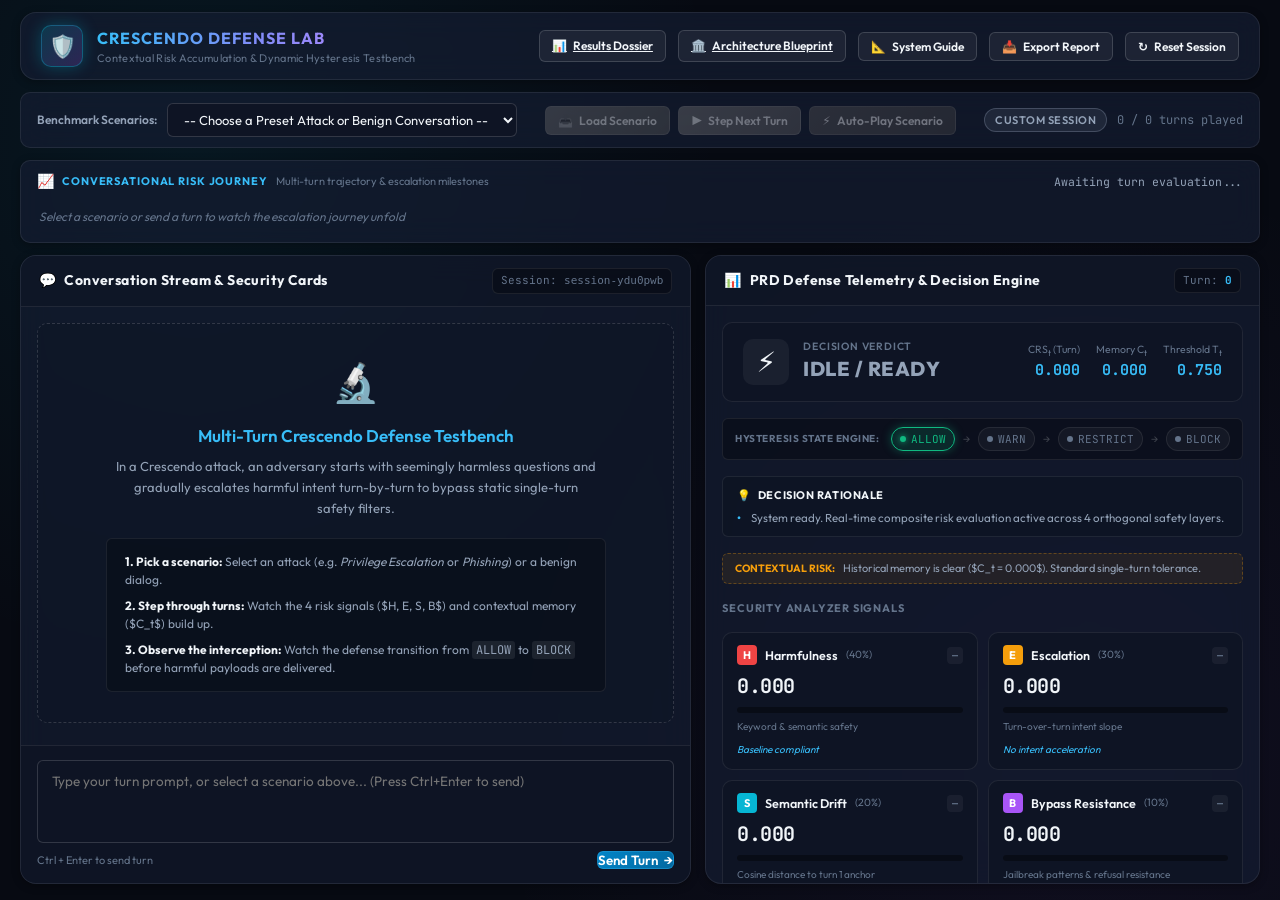
==== commit 34b6fc71: "fix(api): eliminate 404 by adding dedicated endpoint files and resilient path handling; remove targe" ====
--- a/public/index.html
+++ b/public/index.html
@@ -27,10 +27,10 @@
       <div class="header-center"></div>
 
       <div class="header-right">
-        <a href="/results_dossier.html" target="_blank" class="btn btn-secondary btn-sm" title="Open Master Verified Results Dossier (HTML)">
+        <a href="/results_dossier.html" class="btn btn-secondary btn-sm" title="Open Master Verified Results Dossier (HTML)">
           <span class="btn-icon">📊</span> Results Dossier
         </a>
-        <a href="/master_architecture_report.html" target="_blank" class="btn btn-secondary btn-sm" title="Open Master Architectural Blueprint (HTML)">
+        <a href="/master_architecture_report.html" class="btn btn-secondary btn-sm" title="Open Master Architectural Blueprint (HTML)">
           <span class="btn-icon">🏛️</span> Architecture Blueprint
         </a>
 
